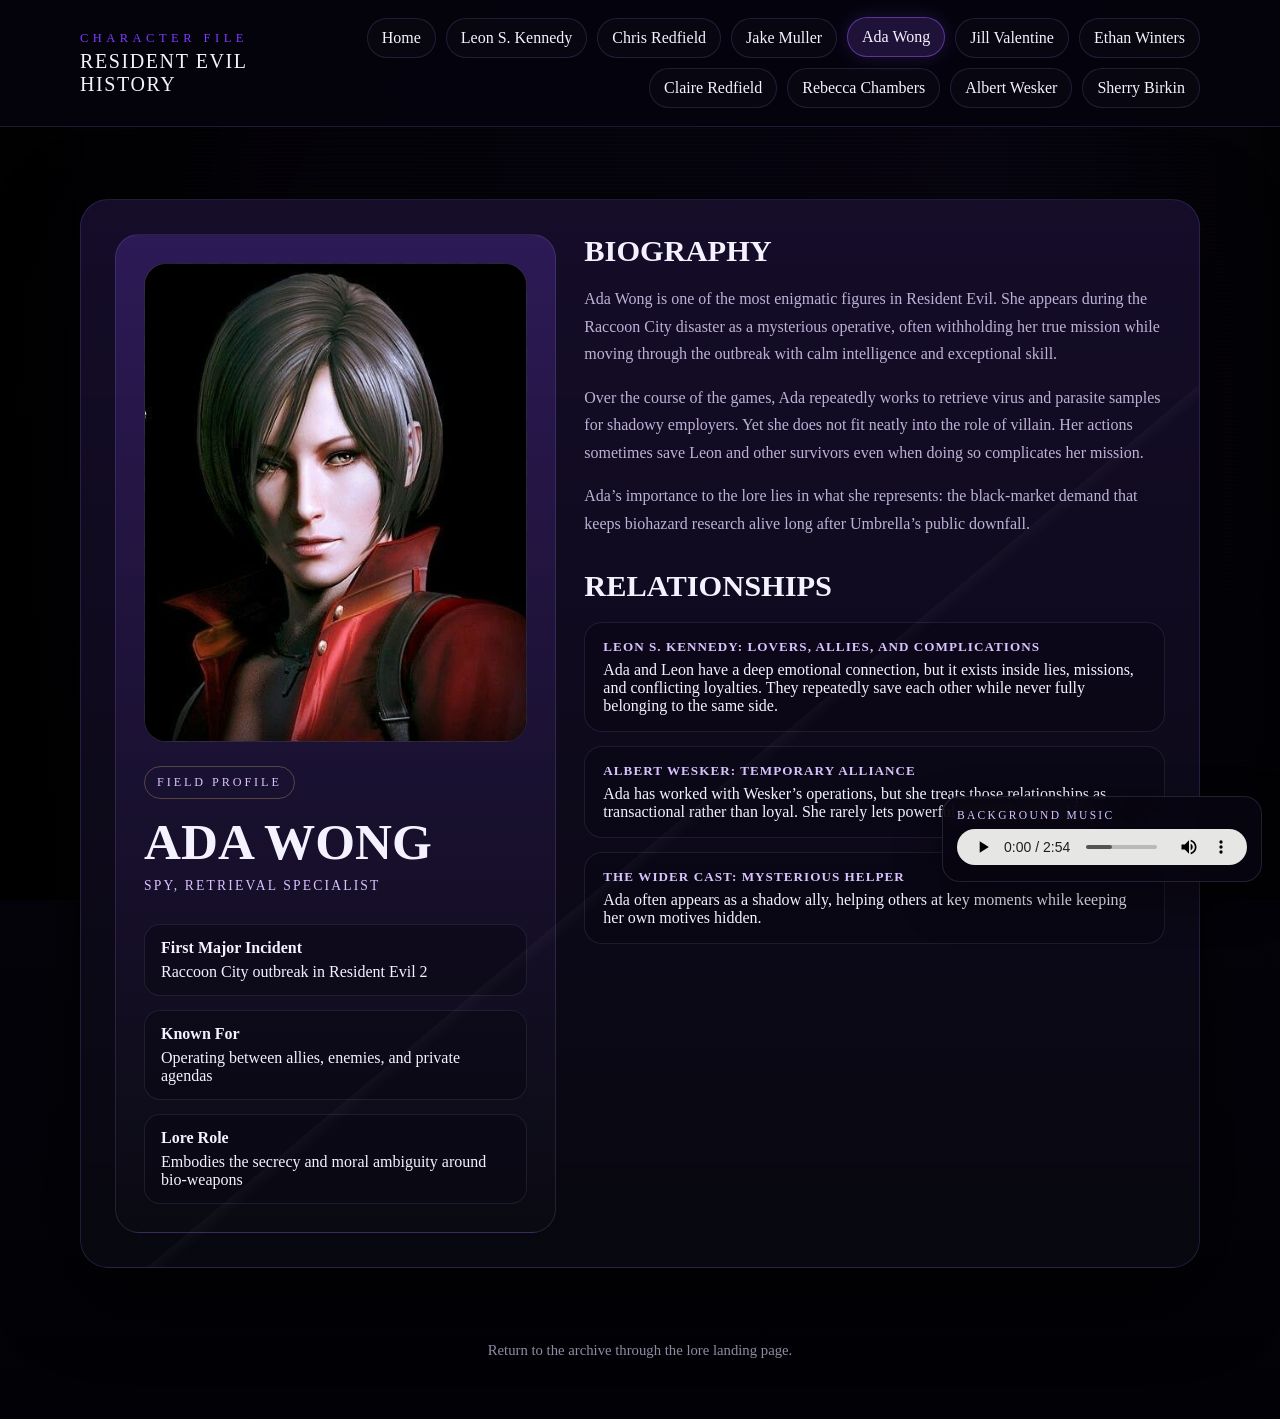
==== ada-wong.html @ a73b4a75 "Initial commit" ====
<!DOCTYPE html>
<html lang="en">
<head>
  <meta charset="UTF-8">
  <meta name="viewport" content="width=device-width, initial-scale=1.0">
  <title>Ada Wong</title>
  <link rel="stylesheet" href="styles.css">
</head>
<body>
  <header class="site-header">
    <div class="page-shell nav-wrap">
      <a class="brand" href="index.html">
        <span class="brand-mark">Character File</span>
        <span class="brand-title">Resident Evil History</span>
      </a>
      <nav class="nav-links" aria-label="Character navigation">
        <a href="index.html">Home</a>
        <a href="leon-s-kennedy.html">Leon S. Kennedy</a>
        <a href="chris-redfield.html">Chris Redfield</a>
        <a href="jake-muller.html">Jake Muller</a>
        <a class="active" href="ada-wong.html">Ada Wong</a>
        <a href="jill-valentine.html">Jill Valentine</a>
        <a href="ethan-winters.html">Ethan Winters</a>
        <a href="claire-redfield.html">Claire Redfield</a>
        <a href="rebecca-chambers.html">Rebecca Chambers</a>
        <a href="albert-wesker.html">Albert Wesker</a>
        <a href="sherry-birkin.html">Sherry Birkin</a>
      </nav>
    </div>
  </header>

  <main class="page-shell character-hero">
    <section class="character-panel">
      <aside class="character-badge">
        <div class="character-image-slot">
          <img src="ada_wong.jpg" alt="Ada Wong">
        </div>
        <span class="eyebrow">Field Profile</span>
        <h1 class="character-name">Ada Wong</h1>
        <div class="character-role">Spy, Retrieval Specialist</div>
        <div class="meta-list">
          <div class="meta-item"><strong>First Major Incident</strong>Raccoon City outbreak in Resident Evil 2</div>
          <div class="meta-item"><strong>Known For</strong>Operating between allies, enemies, and private agendas</div>
          <div class="meta-item"><strong>Lore Role</strong>Embodies the secrecy and moral ambiguity around bio-weapons</div>
        </div>
      </aside>
      <div class="character-story">
        <h2>Biography</h2>
        <p>
          Ada Wong is one of the most enigmatic figures in Resident Evil. She appears during the Raccoon City
          disaster as a mysterious operative, often withholding her true mission while moving through the outbreak
          with calm intelligence and exceptional skill.
        </p>
        <p>
          Over the course of the games, Ada repeatedly works to retrieve virus and parasite samples for shadowy
          employers. Yet she does not fit neatly into the role of villain. Her actions sometimes save Leon and other
          survivors even when doing so complicates her mission.
        </p>
        <p>
          Ada’s importance to the lore lies in what she represents: the black-market demand that keeps biohazard
          research alive long after Umbrella’s public downfall.
        </p>
        <div class="relationship-section">
          <h2>Relationships</h2>
          <div class="relationship-list">
            <div class="relationship-item">
              <strong>Leon S. Kennedy: lovers, allies, and complications</strong>
              Ada and Leon have a deep emotional connection, but it exists inside lies, missions, and conflicting
              loyalties. They repeatedly save each other while never fully belonging to the same side.
            </div>
            <div class="relationship-item">
              <strong>Albert Wesker: temporary alliance</strong>
              Ada has worked with Wesker’s operations, but she treats those relationships as transactional rather than
              loyal. She rarely lets powerful men truly control her.
            </div>
            <div class="relationship-item">
              <strong>The wider cast: mysterious helper</strong>
              Ada often appears as a shadow ally, helping others at key moments while keeping her own motives hidden.
            </div>
          </div>
        </div>
      </div>
    </section>
  </main>

  <footer class="footer page-shell">
    Return to the archive through <a href="index.html">the lore landing page</a>.
  </footer>
  <div class="bgm-player">
    <div class="bgm-label">Background Music</div>
    <audio controls loop autoplay>
      <source src="Go_Tell_Aunt_Rhody_RE7_Official_Soundtrack_Full_Version_KLICKAUD.mp3" type="audio/mpeg">
    </audio>
  </div>
</body>
</html>
---- styles.css ----
:root {
  --bg: #05030b;
  --panel: rgba(12, 10, 24, 0.92);
  --panel-strong: rgba(18, 11, 36, 0.96);
  --text: #f5f2ff;
  --muted: #bcb2d6;
  --blood: #36135e;
  --blood-bright: #7d3cff;
  --line: rgba(167, 136, 255, 0.16);
  --gold: #d8c3ff;
  --shadow: 0 24px 80px rgba(0, 0, 0, 0.68);
}

* {
  box-sizing: border-box;
}

html {
  scroll-behavior: smooth;
}

body {
  position: relative;
  margin: 0;
  font-family: Georgia, "Times New Roman", serif;
  color: var(--text);
  background:
    radial-gradient(circle at 18% 16%, rgba(125, 60, 255, 0.2), transparent 0 22%),
    radial-gradient(circle at 84% 14%, rgba(68, 25, 126, 0.22), transparent 0 26%),
    radial-gradient(circle at 50% 32%, rgba(120, 62, 210, 0.08), transparent 0 30%),
    linear-gradient(180deg, rgba(8, 6, 18, 0.9), rgba(2, 2, 6, 0.99)),
    #040309;
  min-height: 100vh;
  overflow-x: hidden;
}

body::before,
body::after {
  content: "";
  position: fixed;
  inset: 0;
  pointer-events: none;
  z-index: -1;
}

body::before {
  background:
    linear-gradient(115deg, rgba(0, 0, 0, 0.78) 0%, rgba(0, 0, 0, 0.36) 42%, rgba(125, 60, 255, 0.08) 100%),
    radial-gradient(circle at 72% 28%, rgba(125, 60, 255, 0.16), transparent 0 16%),
    radial-gradient(circle at 70% 46%, rgba(255, 255, 255, 0.04), transparent 0 7%),
    repeating-linear-gradient(
      180deg,
      rgba(255, 255, 255, 0.03) 0,
      rgba(255, 255, 255, 0.03) 1px,
      transparent 1px,
      transparent 4px
    );
  opacity: 0.72;
}

body::after {
  background:
    radial-gradient(circle at center, transparent 44%, rgba(0, 0, 0, 0.38) 88%),
    linear-gradient(90deg, rgba(0, 0, 0, 0.72), transparent 22%, transparent 78%, rgba(0, 0, 0, 0.72));
  mix-blend-mode: multiply;
}

a {
  color: inherit;
  text-decoration: none;
}

.page-shell {
  width: min(1120px, calc(100% - 32px));
  margin: 0 auto;
}

.site-header {
  position: sticky;
  top: 0;
  z-index: 10;
  backdrop-filter: blur(14px);
  background: rgba(5, 4, 14, 0.9);
  border-bottom: 1px solid var(--line);
}

.nav-wrap {
  display: flex;
  align-items: center;
  justify-content: space-between;
  gap: 24px;
  padding: 18px 0;
}

.brand {
  display: flex;
  flex-direction: column;
  gap: 4px;
}

.brand-mark {
  font-size: 0.78rem;
  letter-spacing: 0.36em;
  text-transform: uppercase;
  color: var(--blood-bright);
}

.brand-title {
  font-size: 1.25rem;
  letter-spacing: 0.08em;
  text-transform: uppercase;
}

.nav-links {
  display: flex;
  flex-wrap: wrap;
  justify-content: flex-end;
  gap: 10px;
}

.nav-links a {
  padding: 10px 14px;
  border: 1px solid var(--line);
  border-radius: 999px;
  background: rgba(255, 255, 255, 0.02);
  transition: 0.25s ease;
}

.nav-links a:hover,
.nav-links a:focus-visible,
.nav-links a.active {
  background: rgba(154, 92, 255, 0.18);
  border-color: rgba(154, 92, 255, 0.48);
  box-shadow: 0 0 18px rgba(154, 92, 255, 0.18);
  transform: translateY(-1px);
}

.hero {
  padding: 88px 0 52px;
}

.hero-panel,
.content-panel,
.character-panel {
  position: relative;
  background:
    linear-gradient(180deg, rgba(36, 18, 69, 0.4), rgba(7, 7, 15, 0.94)),
    rgba(12, 10, 24, 0.92);
  border: 1px solid var(--line);
  border-radius: 28px;
  box-shadow: var(--shadow);
}

.hero-panel {
  overflow: hidden;
}

.hero-panel::before,
.content-panel::before,
.character-panel::before {
  content: "";
  position: absolute;
  inset: 0;
  border-radius: inherit;
  background:
    radial-gradient(circle at top right, rgba(125, 60, 255, 0.14), transparent 0 24%),
    linear-gradient(140deg, transparent 0 56%, rgba(255, 255, 255, 0.03) 56%, transparent 57%);
  pointer-events: none;
}

.hero-grid {
  display: grid;
  grid-template-columns: 1.25fr 0.9fr;
  gap: 0;
}

.hero-copy {
  position: relative;
  padding: 56px;
}

.eyebrow {
  display: inline-block;
  margin-bottom: 18px;
  padding: 8px 12px;
  border: 1px solid rgba(199, 165, 106, 0.35);
  border-radius: 999px;
  color: var(--gold);
  font-size: 0.76rem;
  letter-spacing: 0.24em;
  text-transform: uppercase;
}

h1,
h2,
h3 {
  margin: 0;
}

h1 {
  font-size: clamp(2.8rem, 7vw, 5rem);
  line-height: 0.96;
  text-transform: uppercase;
}

.hero-copy p,
.content-panel p,
.character-panel p {
  color: var(--muted);
  line-height: 1.72;
}

.hero-text {
  max-width: 62ch;
  margin-top: 20px;
}

.hero-actions {
  display: flex;
  flex-wrap: wrap;
  gap: 14px;
  margin-top: 30px;
}

.button {
  display: inline-flex;
  align-items: center;
  justify-content: center;
  min-height: 46px;
  padding: 0 18px;
  border-radius: 999px;
  border: 1px solid transparent;
  font-weight: 700;
  letter-spacing: 0.04em;
  text-transform: uppercase;
}

.button-primary {
  background: linear-gradient(135deg, var(--blood-bright), var(--blood));
  box-shadow: 0 12px 28px rgba(154, 92, 255, 0.28);
}

.button-secondary {
  border-color: rgba(255, 255, 255, 0.14);
  background: rgba(255, 255, 255, 0.02);
}

.hero-side {
  position: relative;
  min-height: 100%;
  padding: 36px;
  background:
    linear-gradient(180deg, rgba(125, 60, 255, 0.16), rgba(5, 5, 12, 0.3)),
    repeating-linear-gradient(
      0deg,
      transparent,
      transparent 18px,
      rgba(255, 255, 255, 0.03) 18px,
      rgba(255, 255, 255, 0.03) 19px
    );
  border-left: 1px solid var(--line);
}

.hero-side::before {
  content: "Umbrella Archive";
  position: absolute;
  top: 26px;
  right: 26px;
  color: rgba(216, 195, 255, 0.12);
  font-size: 1.3rem;
  letter-spacing: 0.22em;
  text-transform: uppercase;
  writing-mode: vertical-rl;
}

.stat-card {
  padding: 22px;
  margin-top: 46px;
  border: 1px solid rgba(216, 195, 255, 0.12);
  border-radius: 22px;
  background: rgba(8, 6, 18, 0.52);
  box-shadow: inset 0 1px 0 rgba(255, 255, 255, 0.03);
}

.stat-card + .stat-card {
  margin-top: 16px;
}

.stat-label {
  color: var(--gold);
  font-size: 0.8rem;
  letter-spacing: 0.2em;
  text-transform: uppercase;
}

.stat-value {
  margin-top: 8px;
  font-size: 1.4rem;
}

.section {
  padding: 28px 0 0;
}

.detail-band {
  display: grid;
  grid-template-columns: 1.1fr 0.9fr;
  gap: 18px;
  padding: 18px 0 0;
}

.intel-strip,
.signal-grid {
  position: relative;
  overflow: hidden;
  padding: 24px;
  border-radius: 24px;
  border: 1px solid var(--line);
  background:
    linear-gradient(180deg, rgba(26, 15, 46, 0.48), rgba(8, 7, 16, 0.92)),
    rgba(10, 8, 18, 0.9);
  box-shadow: var(--shadow);
}

.intel-strip::before,
.signal-grid::before {
  content: "";
  position: absolute;
  inset: 0;
  background:
    linear-gradient(90deg, rgba(125, 60, 255, 0.08), transparent 40%),
    repeating-linear-gradient(
      90deg,
      transparent,
      transparent 24px,
      rgba(255, 255, 255, 0.03) 24px,
      rgba(255, 255, 255, 0.03) 25px
    );
  pointer-events: none;
}

.mini-label {
  color: var(--gold);
  font-size: 0.76rem;
  letter-spacing: 0.22em;
  text-transform: uppercase;
}

.intel-title {
  margin-top: 10px;
  font-size: clamp(1.35rem, 3vw, 2rem);
  text-transform: uppercase;
}

.signal-list {
  display: grid;
  gap: 12px;
  margin-top: 18px;
}

.signal-item {
  display: flex;
  justify-content: space-between;
  gap: 18px;
  padding-bottom: 12px;
  border-bottom: 1px solid rgba(167, 136, 255, 0.12);
  color: var(--muted);
}

.signal-item strong {
  color: var(--text);
}

.content-panel,
.character-panel {
  padding: 34px;
}

.section-title {
  font-size: clamp(1.7rem, 3vw, 2.5rem);
  margin-bottom: 14px;
  text-transform: uppercase;
}

.timeline {
  display: grid;
  gap: 18px;
  margin-top: 28px;
}

.timeline-item {
  padding: 20px 22px;
  border-left: 4px solid var(--blood-bright);
  background: rgba(125, 60, 255, 0.08);
  border-radius: 0 18px 18px 0;
  box-shadow: inset 0 1px 0 rgba(255, 255, 255, 0.03);
}

.timeline-item h3 {
  font-size: 1.1rem;
  margin-bottom: 10px;
}

.cards {
  display: grid;
  grid-template-columns: repeat(3, minmax(0, 1fr));
  gap: 18px;
  margin-top: 26px;
}

.card {
  padding: 22px;
  border: 1px solid var(--line);
  border-radius: 22px;
  background: rgba(125, 60, 255, 0.06);
}

.character-hero {
  padding: 72px 0 34px;
}

.character-panel {
  display: grid;
  grid-template-columns: 0.95fr 1.25fr;
  gap: 28px;
}

.character-badge {
  padding: 28px;
  border-radius: 24px;
  background:
    linear-gradient(180deg, rgba(125, 60, 255, 0.2), rgba(5, 5, 11, 0.24)),
    rgba(255, 255, 255, 0.02);
  border: 1px solid rgba(216, 195, 255, 0.12);
}

.character-image-slot {
  position: relative;
  overflow: hidden;
  display: grid;
  place-items: end start;
  min-height: 340px;
  margin-bottom: 24px;
  border-radius: 22px;
  border: 1px solid rgba(216, 195, 255, 0.14);
  background:
    linear-gradient(180deg, rgba(125, 60, 255, 0.08), rgba(0, 0, 0, 0.24)),
    radial-gradient(circle at 50% 24%, rgba(255, 255, 255, 0.06), transparent 0 22%),
    repeating-linear-gradient(
      135deg,
      rgba(255, 255, 255, 0.03),
      rgba(255, 255, 255, 0.03) 10px,
      transparent 10px,
      transparent 20px
    ),
    rgba(6, 5, 14, 0.88);
  box-shadow: inset 0 0 0 1px rgba(255, 255, 255, 0.02);
}

.character-image-slot img {
  width: 100%;
  height: 100%;
  object-fit: cover;
  display: block;
}

.character-image-slot span {
  position: absolute;
  left: 22px;
  bottom: 22px;
  z-index: 1;
  display: inline-block;
  padding: 8px 12px;
  border-radius: 999px;
  border: 1px solid rgba(216, 195, 255, 0.18);
  background: rgba(0, 0, 0, 0.34);
  color: var(--gold);
  font-size: 0.78rem;
  letter-spacing: 0.18em;
  text-transform: uppercase;
}

.character-name {
  font-size: clamp(2.2rem, 4vw, 3.2rem);
  text-transform: uppercase;
}

.character-role {
  margin-top: 12px;
  color: var(--gold);
  text-transform: uppercase;
  letter-spacing: 0.16em;
  font-size: 0.85rem;
}

.meta-list {
  display: grid;
  gap: 14px;
  margin-top: 30px;
}

.meta-item {
  padding: 14px 16px;
  border-radius: 16px;
  background: rgba(8, 6, 18, 0.5);
  border: 1px solid rgba(216, 195, 255, 0.1);
}

.meta-item strong {
  display: block;
  margin-bottom: 6px;
  color: var(--text);
}

.character-story h2 {
  font-size: 1.9rem;
  margin-bottom: 16px;
  text-transform: uppercase;
}

.relationship-section {
  margin-top: 32px;
}

.relationship-list {
  display: grid;
  gap: 14px;
  margin-top: 18px;
}

.relationship-item {
  padding: 16px 18px;
  border-radius: 18px;
  border: 1px solid rgba(216, 195, 255, 0.1);
  background: rgba(8, 6, 18, 0.42);
}

.relationship-item strong {
  display: block;
  margin-bottom: 6px;
  color: var(--gold);
  text-transform: uppercase;
  letter-spacing: 0.08em;
  font-size: 0.82rem;
}

.footer {
  padding: 40px 0 60px;
  color: rgba(231, 220, 255, 0.66);
  text-align: center;
  font-size: 0.92rem;
}

.bgm-player {
  position: fixed;
  right: 18px;
  bottom: 18px;
  z-index: 20;
  width: min(320px, calc(100vw - 36px));
  padding: 12px 14px;
  border: 1px solid rgba(216, 195, 255, 0.14);
  border-radius: 18px;
  background: rgba(7, 5, 16, 0.88);
  backdrop-filter: blur(12px);
  box-shadow: 0 18px 45px rgba(0, 0, 0, 0.42);
}

.bgm-label {
  margin-bottom: 8px;
  color: var(--gold);
  font-size: 0.72rem;
  letter-spacing: 0.2em;
  text-transform: uppercase;
}

.bgm-player audio {
  width: 100%;
  height: 36px;
  filter: hue-rotate(245deg) saturate(1.15) brightness(0.95);
}

@media (max-width: 900px) {
  .hero-grid,
  .character-panel,
  .detail-band {
    grid-template-columns: 1fr;
  }

  .hero-side {
    border-left: 0;
    border-top: 1px solid var(--line);
  }

  .cards {
    grid-template-columns: 1fr;
  }
}

@media (max-width: 640px) {
  .nav-wrap {
    flex-direction: column;
    align-items: flex-start;
  }

  .nav-links {
    justify-content: flex-start;
  }

  .hero-copy,
  .hero-side,
  .content-panel,
  .character-panel {
    padding: 24px;
  }

  .hero {
    padding-top: 42px;
  }

  .bgm-player {
    right: 12px;
    bottom: 12px;
  }
}
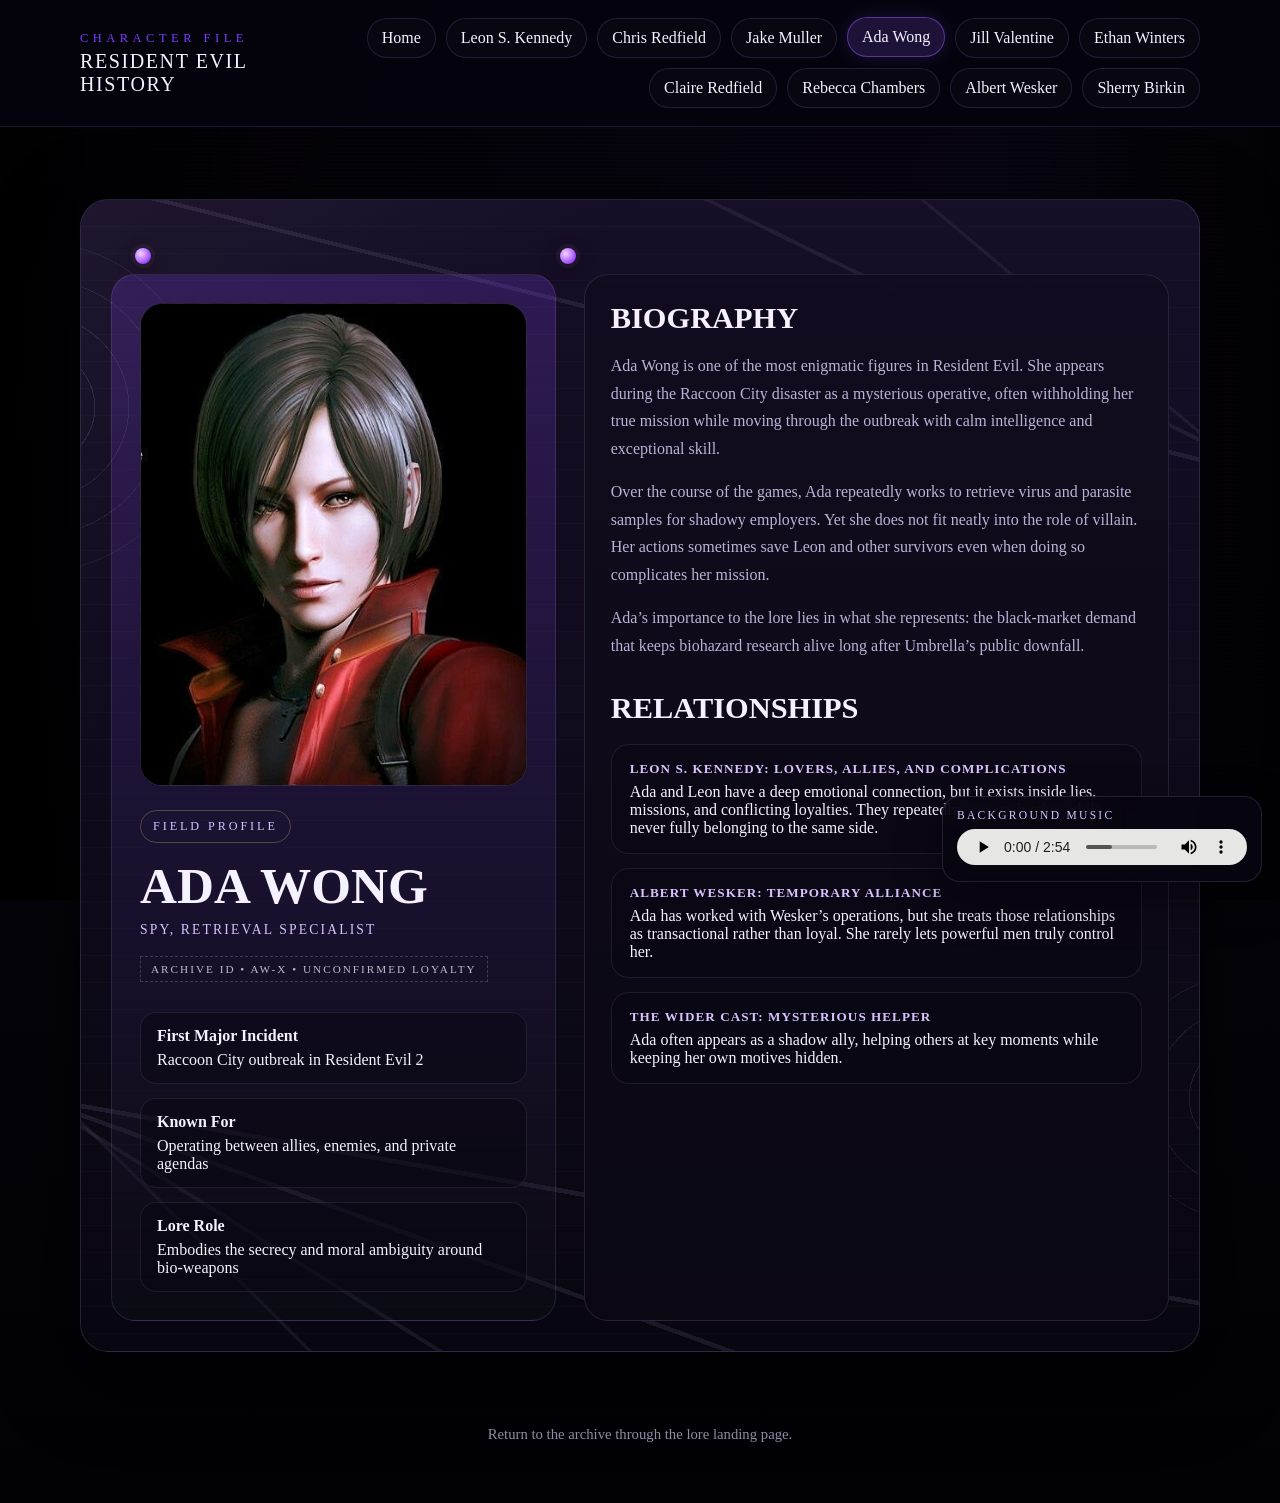
==== commit e9cf4e6a: "Redesign site with case file layout" ====
--- a/ada-wong.html
+++ b/ada-wong.html
@@ -30,7 +30,9 @@
   </header>
 
   <main class="page-shell character-hero">
-    <section class="character-panel">
+    <section class="character-panel case-file-panel">
+      <span class="pin-mark pin-left"></span>
+      <span class="pin-mark pin-right"></span>
       <aside class="character-badge">
         <div class="character-image-slot">
           <img src="ada_wong.jpg" alt="Ada Wong">
@@ -38,13 +40,14 @@
         <span class="eyebrow">Field Profile</span>
         <h1 class="character-name">Ada Wong</h1>
         <div class="character-role">Spy, Retrieval Specialist</div>
+        <div class="case-file-badge">Archive ID • AW-X • Unconfirmed Loyalty</div>
         <div class="meta-list">
           <div class="meta-item"><strong>First Major Incident</strong>Raccoon City outbreak in Resident Evil 2</div>
           <div class="meta-item"><strong>Known For</strong>Operating between allies, enemies, and private agendas</div>
           <div class="meta-item"><strong>Lore Role</strong>Embodies the secrecy and moral ambiguity around bio-weapons</div>
         </div>
       </aside>
-      <div class="character-story">
+      <div class="character-story story-paper">
         <h2>Biography</h2>
         <p>
           Ada Wong is one of the most enigmatic figures in Resident Evil. She appears during the Raccoon City
@@ -88,7 +91,7 @@
   </footer>
   <div class="bgm-player">
     <div class="bgm-label">Background Music</div>
-    <audio controls loop autoplay>
+    <audio controls loop>
       <source src="Go_Tell_Aunt_Rhody_RE7_Official_Soundtrack_Full_Version_KLICKAUD.mp3" type="audio/mpeg">
     </audio>
   </div>
--- a/styles.css
+++ b/styles.css
@@ -75,6 +75,11 @@
   margin: 0 auto;
 }
 
+.archive-stack {
+  display: grid;
+  gap: 18px;
+}
+
 .site-header {
   position: sticky;
   top: 0;
@@ -168,6 +173,41 @@
   pointer-events: none;
 }
 
+.hero-panel::after,
+.content-panel::after,
+.character-panel::after {
+  content: "";
+  position: absolute;
+  inset: 0;
+  border-radius: inherit;
+  z-index: 0;
+  pointer-events: none;
+  opacity: 0.62;
+  background:
+    radial-gradient(circle at -4% 18%, transparent 0 58px, rgba(216, 195, 255, 0.2) 58px 59px, transparent 59px),
+    radial-gradient(circle at -4% 18%, transparent 0 92px, rgba(216, 195, 255, 0.17) 92px 93px, transparent 93px),
+    radial-gradient(circle at -4% 18%, transparent 0 128px, rgba(216, 195, 255, 0.14) 128px 129px, transparent 129px),
+    radial-gradient(circle at -4% 18%, transparent 0 164px, rgba(216, 195, 255, 0.1) 164px 165px, transparent 165px),
+    linear-gradient(10deg, transparent 0 18%, rgba(216, 195, 255, 0.16) 18% 18.35%, transparent 18.35% 100%),
+    linear-gradient(20deg, transparent 0 15%, rgba(216, 195, 255, 0.15) 15% 15.3%, transparent 15.3% 100%),
+    linear-gradient(32deg, transparent 0 12%, rgba(216, 195, 255, 0.12) 12% 12.25%, transparent 12.25% 100%),
+    linear-gradient(45deg, transparent 0 10%, rgba(216, 195, 255, 0.1) 10% 10.2%, transparent 10.2% 100%),
+    radial-gradient(circle at 104% 78%, transparent 0 54px, rgba(216, 195, 255, 0.16) 54px 55px, transparent 55px),
+    radial-gradient(circle at 104% 78%, transparent 0 88px, rgba(216, 195, 255, 0.13) 88px 89px, transparent 89px),
+    radial-gradient(circle at 104% 78%, transparent 0 122px, rgba(216, 195, 255, 0.1) 122px 123px, transparent 123px),
+    linear-gradient(194deg, transparent 0 18%, rgba(216, 195, 255, 0.14) 18% 18.3%, transparent 18.3% 100%),
+    linear-gradient(206deg, transparent 0 14%, rgba(216, 195, 255, 0.12) 14% 14.25%, transparent 14.25% 100%),
+    linear-gradient(220deg, transparent 0 11%, rgba(216, 195, 255, 0.1) 11% 11.2%, transparent 11.2% 100%);
+  mix-blend-mode: screen;
+}
+
+.hero-panel > *,
+.content-panel > *,
+.character-panel > * {
+  position: relative;
+  z-index: 1;
+}
+
 .hero-grid {
   display: grid;
   grid-template-columns: 1.25fr 0.9fr;
@@ -177,6 +217,35 @@
 .hero-copy {
   position: relative;
   padding: 56px;
+}
+
+.pin-mark {
+  position: absolute;
+  top: 18px;
+  width: 16px;
+  height: 16px;
+  border-radius: 50%;
+  background: radial-gradient(circle at 35% 35%, #f6d2ff, #a04dff 68%, #3f155f 100%);
+  box-shadow: 0 0 0 4px rgba(255, 255, 255, 0.04), 0 6px 18px rgba(0, 0, 0, 0.45);
+}
+
+.pin-left {
+  left: 24px;
+}
+
+.pin-right {
+  right: 24px;
+}
+
+.evidence-label {
+  display: inline-block;
+  margin-top: 16px;
+  padding: 6px 10px;
+  border: 1px dashed rgba(216, 195, 255, 0.22);
+  color: rgba(245, 242, 255, 0.76);
+  font-size: 0.7rem;
+  letter-spacing: 0.18em;
+  text-transform: uppercase;
 }
 
 .eyebrow {
@@ -309,6 +378,163 @@
   padding: 18px 0 0;
 }
 
+.archive-board {
+  display: grid;
+  grid-template-columns: 1.2fr 0.8fr;
+  gap: 18px;
+}
+
+.paper-panel {
+  position: relative;
+  overflow: hidden;
+  padding: 28px;
+  border-radius: 24px;
+  border: 1px solid rgba(216, 195, 255, 0.14);
+  background:
+    linear-gradient(180deg, rgba(29, 18, 44, 0.92), rgba(11, 8, 20, 0.96)),
+    rgba(10, 8, 18, 0.92);
+  box-shadow: var(--shadow);
+}
+
+.paper-panel::before {
+  content: "";
+  position: absolute;
+  inset: 0;
+  background:
+    linear-gradient(135deg, rgba(255, 255, 255, 0.04), transparent 22%),
+    repeating-linear-gradient(
+      180deg,
+      transparent,
+      transparent 26px,
+      rgba(255, 255, 255, 0.02) 26px,
+      rgba(255, 255, 255, 0.02) 27px
+    );
+  pointer-events: none;
+}
+
+.paper-panel > * {
+  position: relative;
+  z-index: 1;
+}
+
+.archive-intro {
+  margin-top: 10px;
+  max-width: 62ch;
+}
+
+.file-grid {
+  display: grid;
+  grid-template-columns: repeat(3, minmax(0, 1fr));
+  gap: 14px;
+  margin-top: 22px;
+}
+
+.file-chip {
+  padding: 16px;
+  border-radius: 18px;
+  border: 1px solid rgba(216, 195, 255, 0.12);
+  background: rgba(255, 255, 255, 0.03);
+}
+
+.file-chip strong {
+  display: block;
+  margin-bottom: 8px;
+  color: var(--gold);
+  text-transform: uppercase;
+  font-size: 0.78rem;
+  letter-spacing: 0.12em;
+}
+
+.board-note {
+  margin-top: 18px;
+  padding: 18px;
+  border-left: 3px solid var(--blood-bright);
+  border-radius: 0 16px 16px 0;
+  background: rgba(125, 60, 255, 0.08);
+}
+
+.archive-side {
+  display: grid;
+  gap: 18px;
+}
+
+.stamp {
+  display: inline-block;
+  padding: 10px 16px;
+  border: 2px solid rgba(160, 76, 255, 0.4);
+  color: rgba(216, 195, 255, 0.9);
+  font-size: 0.86rem;
+  font-weight: 700;
+  letter-spacing: 0.2em;
+  text-transform: uppercase;
+  transform: rotate(-7deg);
+}
+
+.case-list {
+  display: grid;
+  gap: 12px;
+  margin-top: 18px;
+}
+
+.case-item {
+  padding: 14px 16px;
+  border-radius: 16px;
+  border: 1px solid rgba(216, 195, 255, 0.1);
+  background: rgba(255, 255, 255, 0.03);
+}
+
+.case-item strong {
+  display: block;
+  margin-bottom: 6px;
+  color: var(--gold);
+}
+
+.chapter-board {
+  display: grid;
+  grid-template-columns: repeat(2, minmax(0, 1fr));
+  gap: 18px;
+  margin-top: 24px;
+}
+
+.chapter-card {
+  position: relative;
+  overflow: hidden;
+  padding: 22px;
+  border-radius: 22px;
+  border: 1px solid rgba(216, 195, 255, 0.12);
+  background:
+    linear-gradient(180deg, rgba(31, 18, 50, 0.68), rgba(8, 7, 16, 0.94)),
+    rgba(10, 8, 18, 0.92);
+  box-shadow: 0 18px 40px rgba(0, 0, 0, 0.34);
+}
+
+.chapter-card::before {
+  content: "";
+  position: absolute;
+  top: 16px;
+  right: 18px;
+  width: 72px;
+  height: 72px;
+  border: 1px dashed rgba(216, 195, 255, 0.12);
+  border-radius: 50%;
+  opacity: 0.6;
+}
+
+.chapter-card h3 {
+  margin-bottom: 12px;
+  font-size: 1.1rem;
+  text-transform: uppercase;
+}
+
+.chapter-tag {
+  display: inline-block;
+  margin-bottom: 12px;
+  color: var(--gold);
+  font-size: 0.72rem;
+  letter-spacing: 0.2em;
+  text-transform: uppercase;
+}
+
 .intel-strip,
 .signal-grid {
   position: relative;
@@ -423,6 +649,50 @@
   display: grid;
   grid-template-columns: 0.95fr 1.25fr;
   gap: 28px;
+}
+
+.case-file-panel {
+  position: relative;
+  overflow: hidden;
+  padding: 30px;
+  border-radius: 28px;
+  border: 1px solid rgba(216, 195, 255, 0.14);
+  background:
+    linear-gradient(180deg, rgba(28, 16, 47, 0.74), rgba(8, 7, 16, 0.96)),
+    rgba(10, 8, 18, 0.94);
+  box-shadow: var(--shadow);
+}
+
+.case-file-panel::before {
+  content: "";
+  position: absolute;
+  inset: 0;
+  background:
+    linear-gradient(135deg, rgba(255, 255, 255, 0.04), transparent 26%),
+    repeating-linear-gradient(
+      180deg,
+      transparent,
+      transparent 26px,
+      rgba(255, 255, 255, 0.02) 26px,
+      rgba(255, 255, 255, 0.02) 27px
+    );
+  pointer-events: none;
+}
+
+.case-file-panel > * {
+  position: relative;
+  z-index: 1;
+}
+
+.case-file-badge {
+  margin-top: 18px;
+  display: inline-block;
+  padding: 6px 10px;
+  border: 1px dashed rgba(216, 195, 255, 0.22);
+  color: rgba(245, 242, 255, 0.76);
+  font-size: 0.7rem;
+  letter-spacing: 0.18em;
+  text-transform: uppercase;
 }
 
 .character-badge {
@@ -518,6 +788,15 @@
   text-transform: uppercase;
 }
 
+.story-paper {
+  padding: 26px;
+  border-radius: 24px;
+  border: 1px solid rgba(216, 195, 255, 0.12);
+  background:
+    linear-gradient(180deg, rgba(23, 14, 38, 0.64), rgba(10, 8, 18, 0.94)),
+    rgba(10, 8, 18, 0.92);
+}
+
 .relationship-section {
   margin-top: 32px;
 }
@@ -582,7 +861,10 @@
 @media (max-width: 900px) {
   .hero-grid,
   .character-panel,
-  .detail-band {
+  .detail-band,
+  .archive-board,
+  .chapter-board,
+  .file-grid {
     grid-template-columns: 1fr;
   }
 
@@ -621,4 +903,10 @@
     right: 12px;
     bottom: 12px;
   }
-}
+
+  .hero-panel::after,
+  .content-panel::after,
+  .character-panel::after {
+    opacity: 0.24;
+  }
+}
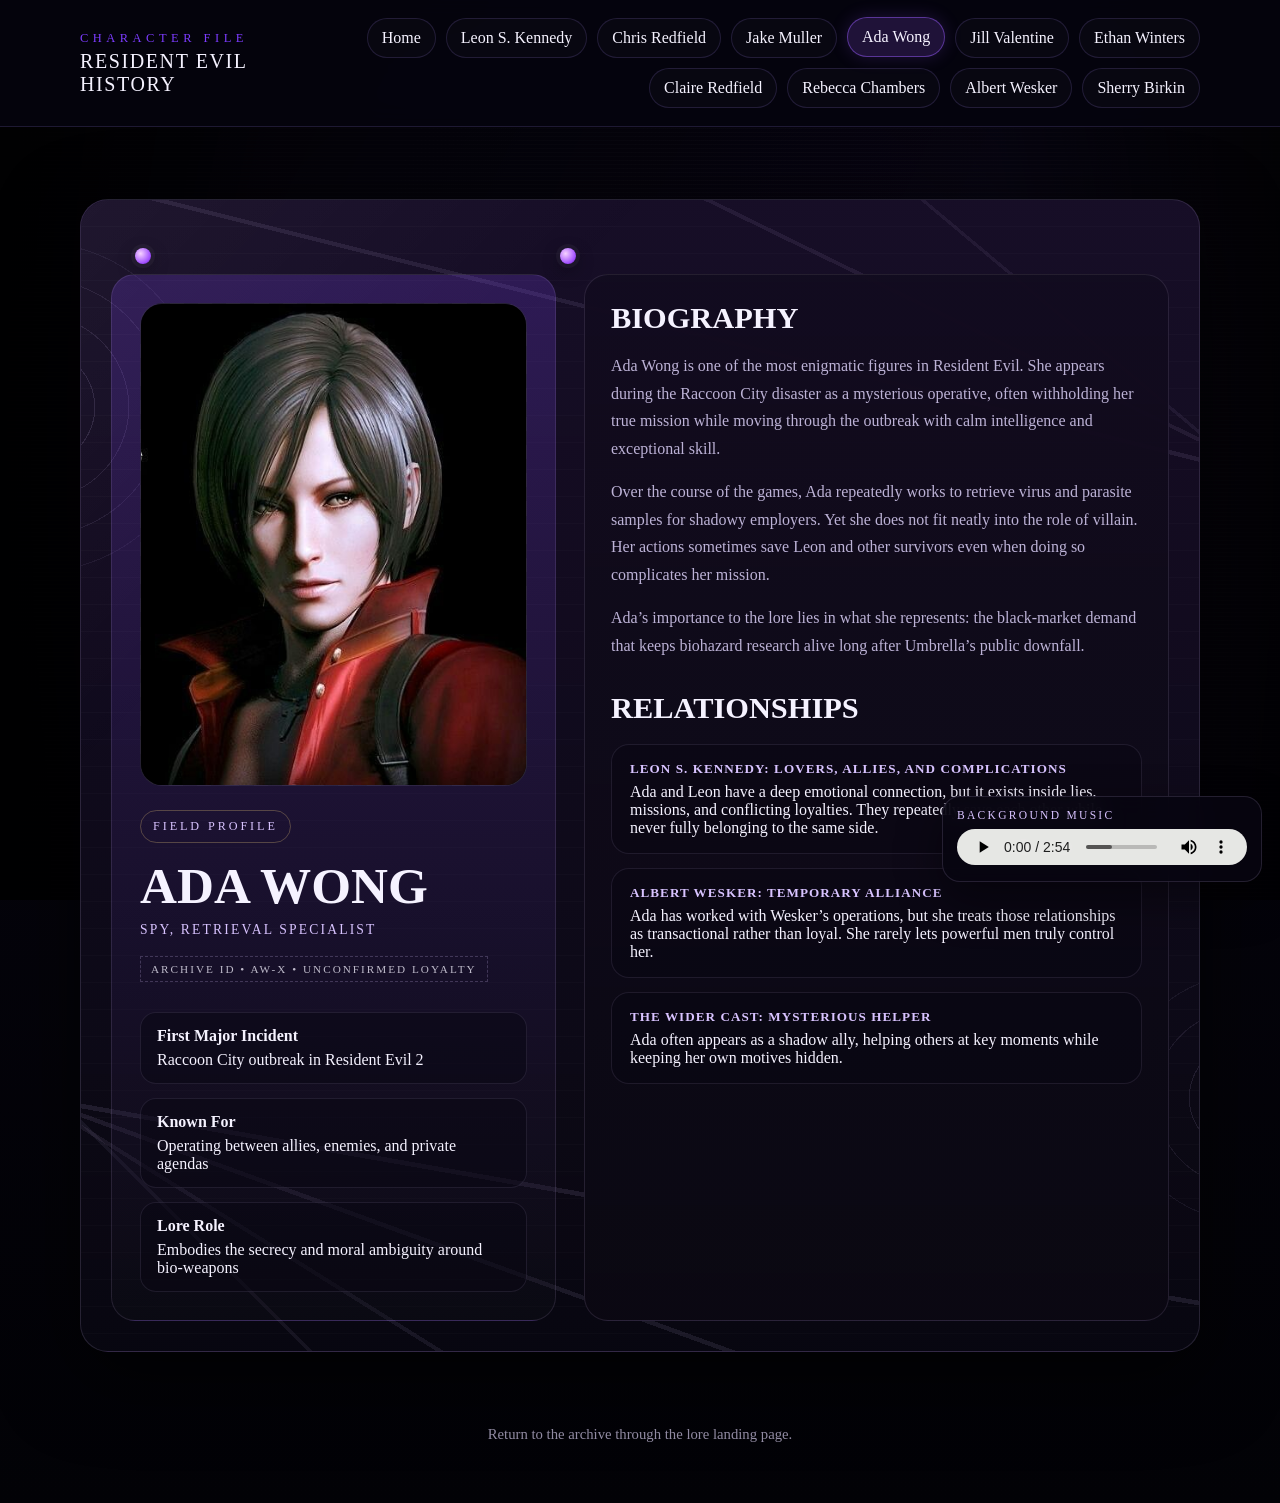
==== commit d57d4ace: "Add archive animations and transitions" ====
--- a/ada-wong.html
+++ b/ada-wong.html
@@ -95,5 +95,6 @@
       <source src="Go_Tell_Aunt_Rhody_RE7_Official_Soundtrack_Full_Version_KLICKAUD.mp3" type="audio/mpeg">
     </audio>
   </div>
+  <script src="script.js"></script>
 </body>
 </html>
--- a/styles.css
+++ b/styles.css
@@ -63,6 +63,87 @@
     radial-gradient(circle at center, transparent 44%, rgba(0, 0, 0, 0.38) 88%),
     linear-gradient(90deg, rgba(0, 0, 0, 0.72), transparent 22%, transparent 78%, rgba(0, 0, 0, 0.72));
   mix-blend-mode: multiply;
+}
+
+body.page-ready .site-header {
+  animation: header-rise 0.7s ease-out both;
+}
+
+body.page-ready .hero-panel,
+body.page-ready .case-file-panel {
+  animation: dossier-rise 0.95s cubic-bezier(0.2, 0.8, 0.2, 1) both;
+}
+
+body.page-ready .hero-panel {
+  animation-delay: 0.08s;
+}
+
+body.page-ready .case-file-panel {
+  animation-delay: 0.05s;
+}
+
+.reveal {
+  opacity: 0;
+  transform: translateY(36px) scale(0.985);
+  transition:
+    opacity 0.8s ease,
+    transform 0.8s cubic-bezier(0.2, 0.8, 0.2, 1);
+  will-change: opacity, transform;
+}
+
+.reveal.is-visible {
+  opacity: 1;
+  transform: translateY(0) scale(1);
+}
+
+.reveal-left {
+  transform: translateX(-34px) scale(0.985);
+}
+
+.reveal-left.is-visible {
+  transform: translateX(0) scale(1);
+}
+
+.reveal-right {
+  transform: translateX(34px) scale(0.985);
+}
+
+.reveal-right.is-visible {
+  transform: translateX(0) scale(1);
+}
+
+.reveal-pop {
+  transform: translateY(24px) scale(0.94);
+}
+
+.reveal-pop.is-visible {
+  transform: translateY(0) scale(1);
+}
+
+@keyframes header-rise {
+  from {
+    opacity: 0;
+    transform: translateY(-18px);
+  }
+
+  to {
+    opacity: 1;
+    transform: translateY(0);
+  }
+}
+
+@keyframes dossier-rise {
+  from {
+    opacity: 0;
+    transform: translateY(42px) scale(0.97);
+    filter: blur(8px);
+  }
+
+  to {
+    opacity: 1;
+    transform: translateY(0) scale(1);
+    filter: blur(0);
+  }
 }
 
 a {
@@ -910,3 +991,21 @@
     opacity: 0.24;
   }
 }
+
+@media (prefers-reduced-motion: reduce) {
+  *,
+  *::before,
+  *::after {
+    animation: none !important;
+    transition: none !important;
+    scroll-behavior: auto !important;
+  }
+
+  .reveal,
+  .reveal-left,
+  .reveal-right,
+  .reveal-pop {
+    opacity: 1 !important;
+    transform: none !important;
+  }
+}
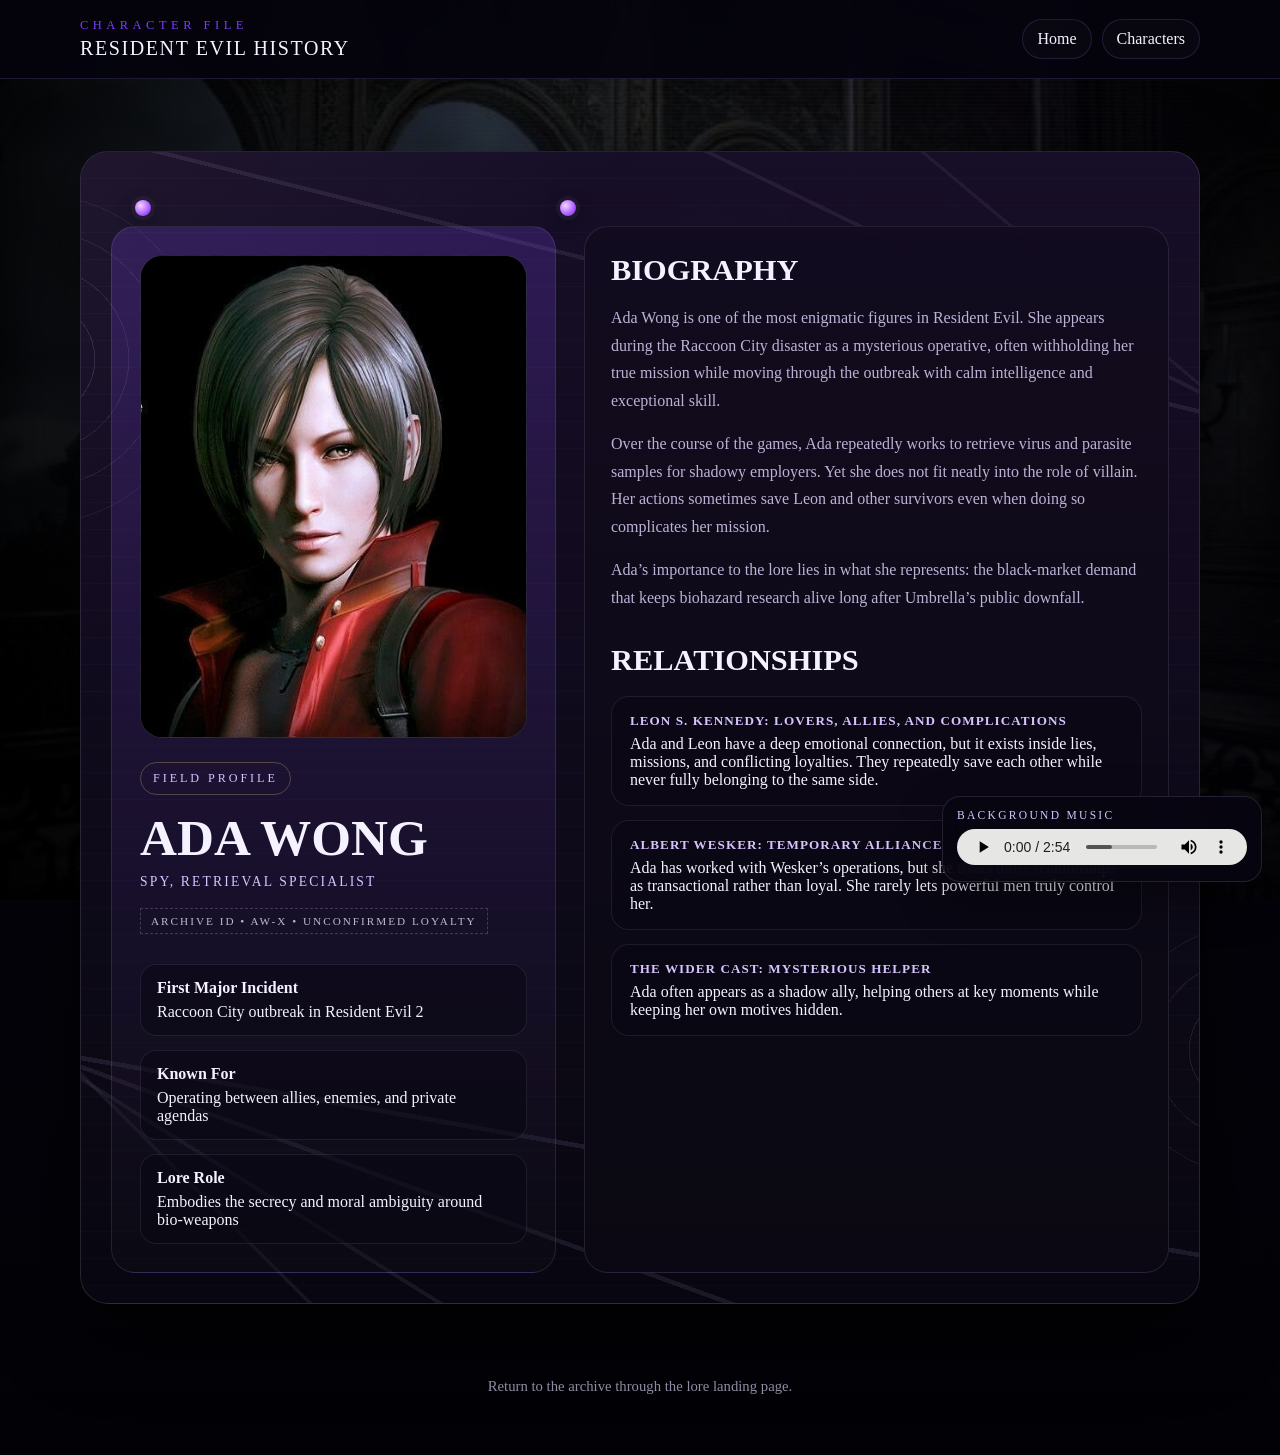
==== commit 6b1fdc25: "Add archive animations and transitions" ====
--- a/ada-wong.html
+++ b/ada-wong.html
@@ -6,7 +6,7 @@
   <title>Ada Wong</title>
   <link rel="stylesheet" href="styles.css">
 </head>
-<body>
+<body class="ada-page">
   <header class="site-header">
     <div class="page-shell nav-wrap">
       <a class="brand" href="index.html">
@@ -15,16 +15,21 @@
       </a>
       <nav class="nav-links" aria-label="Character navigation">
         <a href="index.html">Home</a>
-        <a href="leon-s-kennedy.html">Leon S. Kennedy</a>
-        <a href="chris-redfield.html">Chris Redfield</a>
-        <a href="jake-muller.html">Jake Muller</a>
-        <a class="active" href="ada-wong.html">Ada Wong</a>
-        <a href="jill-valentine.html">Jill Valentine</a>
-        <a href="ethan-winters.html">Ethan Winters</a>
-        <a href="claire-redfield.html">Claire Redfield</a>
-        <a href="rebecca-chambers.html">Rebecca Chambers</a>
-        <a href="albert-wesker.html">Albert Wesker</a>
-        <a href="sherry-birkin.html">Sherry Birkin</a>
+        <details class="nav-dropdown">
+          <summary>Characters</summary>
+          <div class="dropdown-menu">
+            <a href="leon-s-kennedy.html">Leon S. Kennedy</a>
+            <a href="chris-redfield.html">Chris Redfield</a>
+            <a href="jake-muller.html">Jake Muller</a>
+            <a class="active" href="ada-wong.html">Ada Wong</a>
+            <a href="jill-valentine.html">Jill Valentine</a>
+            <a href="ethan-winters.html">Ethan Winters</a>
+            <a href="claire-redfield.html">Claire Redfield</a>
+            <a href="rebecca-chambers.html">Rebecca Chambers</a>
+            <a href="albert-wesker.html">Albert Wesker</a>
+            <a href="sherry-birkin.html">Sherry Birkin</a>
+          </div>
+        </details>
       </nav>
     </div>
   </header>
--- a/styles.css
+++ b/styles.css
@@ -25,11 +25,17 @@
   font-family: Georgia, "Times New Roman", serif;
   color: var(--text);
   background:
+    linear-gradient(180deg, rgba(5, 3, 11, 0.2), rgba(5, 3, 11, 0.72)),
+    var(--page-bg, none),
     radial-gradient(circle at 18% 16%, rgba(125, 60, 255, 0.2), transparent 0 22%),
     radial-gradient(circle at 84% 14%, rgba(68, 25, 126, 0.22), transparent 0 26%),
     radial-gradient(circle at 50% 32%, rgba(120, 62, 210, 0.08), transparent 0 30%),
     linear-gradient(180deg, rgba(8, 6, 18, 0.9), rgba(2, 2, 6, 0.99)),
     #040309;
+  background-size: cover, cover, auto, auto, auto, auto, auto;
+  background-position: center center, center center, center center, center center, center center, center center, center center;
+  background-repeat: no-repeat, no-repeat, no-repeat, no-repeat, no-repeat, no-repeat, no-repeat;
+  background-attachment: fixed, fixed, scroll, scroll, scroll, scroll, scroll;
   min-height: 100vh;
   overflow-x: hidden;
 }
@@ -202,23 +208,61 @@
   flex-wrap: wrap;
   justify-content: flex-end;
   gap: 10px;
-}
-
-.nav-links a {
+  align-items: flex-start;
+}
+
+.nav-links a,
+.nav-dropdown summary {
   padding: 10px 14px;
   border: 1px solid var(--line);
   border-radius: 999px;
   background: rgba(255, 255, 255, 0.02);
   transition: 0.25s ease;
+  cursor: pointer;
+  list-style: none;
 }
 
 .nav-links a:hover,
 .nav-links a:focus-visible,
-.nav-links a.active {
+.nav-links a.active,
+.nav-dropdown summary:hover,
+.nav-dropdown summary:focus-visible,
+.nav-dropdown[open] summary {
   background: rgba(154, 92, 255, 0.18);
   border-color: rgba(154, 92, 255, 0.48);
   box-shadow: 0 0 18px rgba(154, 92, 255, 0.18);
   transform: translateY(-1px);
+}
+
+.nav-dropdown {
+  position: relative;
+}
+
+.nav-dropdown summary::-webkit-details-marker {
+  display: none;
+}
+
+.dropdown-menu {
+  position: absolute;
+  top: calc(100% + 10px);
+  right: 0;
+  min-width: 260px;
+  padding: 12px;
+  border: 1px solid rgba(216, 195, 255, 0.14);
+  border-radius: 20px;
+  background: rgba(7, 5, 16, 0.94);
+  box-shadow: 0 22px 48px rgba(0, 0, 0, 0.42);
+  backdrop-filter: blur(14px);
+}
+
+.dropdown-menu a {
+  display: block;
+  margin-bottom: 8px;
+  border-radius: 14px;
+}
+
+.dropdown-menu a:last-child {
+  margin-bottom: 0;
 }
 
 .hero {
@@ -235,6 +279,58 @@
   border: 1px solid var(--line);
   border-radius: 28px;
   box-shadow: var(--shadow);
+}
+
+body.home-page {
+  --page-bg: url("place/𝐂𝐀𝐒𝐓𝐋𝐄 𝐃𝐈𝐌𝐈𝐓𝐑𝐄𝐒𝐂𝐔 _ home page.jpg");
+}
+
+body.characters-page {
+  --page-bg: url("place/Resident Evil 4 ada wong.jpg");
+}
+
+body.leon-page {
+  --page-bg: url("place/re2 remake leon.jpg");
+}
+
+body.chris-page {
+  --page-bg: url("place/Spencer mansion main hall chris.jpg");
+}
+
+body.jake-page {
+  --page-bg: url("place/resident evil 6 aesthetic jake muller.jpeg");
+}
+
+body.ada-page {
+  --page-bg: url("place/Resident Evil 4 ada wong.jpg");
+}
+
+body.jill-page {
+  --page-bg: url("place/jill valentine.jpg");
+}
+
+body.ethan-page {
+  --page-bg: url("place/Bakers family ethan.jpg");
+}
+
+body.claire-page {
+  --page-bg: url("place/_Resident Evil 2_ Title sequence claire.jpg");
+}
+
+body.rebecca-page {
+  --page-bg: url("place/Inspired by resident evil render with Unreal Engine 4_24 and raytrace, Pasquale  Scionti rebecca.jpg");
+}
+
+body.wesker-page {
+  --page-bg: url("place/Albert.jpg");
+}
+
+body.sherry-page {
+  --page-bg: url("place/Resident Evil 3 Remake sherry.jpg");
+}
+
+body.miranda-page {
+  --page-bg: url("place/𝐂𝐀𝐒𝐓𝐋𝐄 𝐃𝐈𝐌𝐈𝐓𝐑𝐄𝐒𝐂𝐔 _ home page.jpg");
 }
 
 .hero-panel {
@@ -722,6 +818,54 @@
   background: rgba(125, 60, 255, 0.06);
 }
 
+.character-selector {
+  display: grid;
+  grid-template-columns: repeat(3, minmax(0, 1fr));
+  gap: 18px;
+}
+
+.character-card {
+  position: relative;
+  overflow: hidden;
+  min-height: 300px;
+  padding: 22px;
+  border-radius: 24px;
+  border: 1px solid rgba(216, 195, 255, 0.14);
+  box-shadow: var(--shadow);
+  background:
+    linear-gradient(180deg, rgba(8, 6, 18, 0.1), rgba(5, 4, 12, 0.86)),
+    var(--card-bg, linear-gradient(180deg, rgba(31, 18, 50, 0.68), rgba(8, 7, 16, 0.94)));
+  background-size: cover;
+  background-position: center;
+}
+
+.character-card::before {
+  content: "";
+  position: absolute;
+  inset: 0;
+  background: linear-gradient(180deg, transparent 14%, rgba(4, 4, 10, 0.8) 100%);
+}
+
+.character-card > * {
+  position: relative;
+  z-index: 1;
+}
+
+.character-card h3 {
+  margin-top: 120px;
+  margin-bottom: 10px;
+  font-size: 1.2rem;
+  text-transform: uppercase;
+}
+
+.character-card p {
+  color: var(--muted);
+}
+
+.character-card .chapter-tag {
+  margin-bottom: 0;
+}
+
 .character-hero {
   padding: 72px 0 34px;
 }
@@ -957,6 +1101,10 @@
   .cards {
     grid-template-columns: 1fr;
   }
+
+  .character-selector {
+    grid-template-columns: 1fr;
+  }
 }
 
 @media (max-width: 640px) {
@@ -967,6 +1115,12 @@
 
   .nav-links {
     justify-content: flex-start;
+  }
+
+  .dropdown-menu {
+    position: static;
+    min-width: 100%;
+    margin-top: 10px;
   }
 
   .hero-copy,
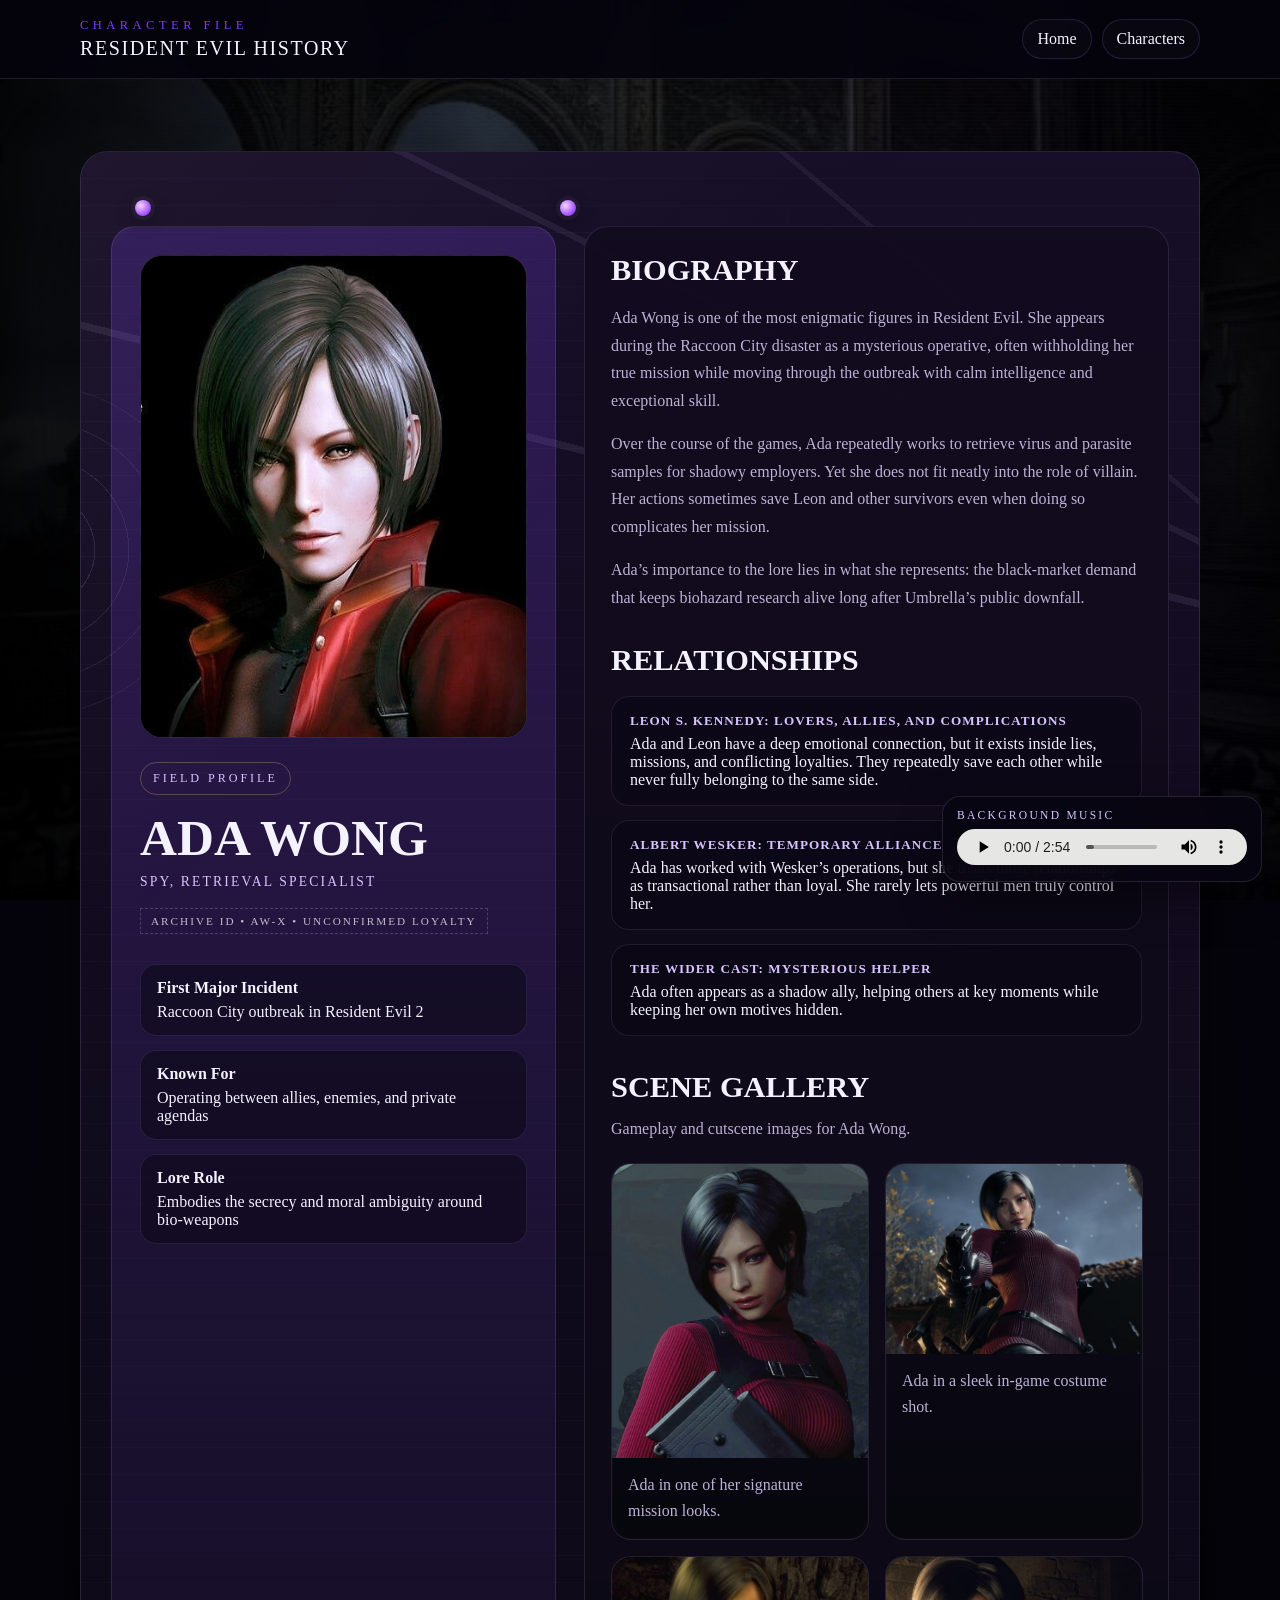
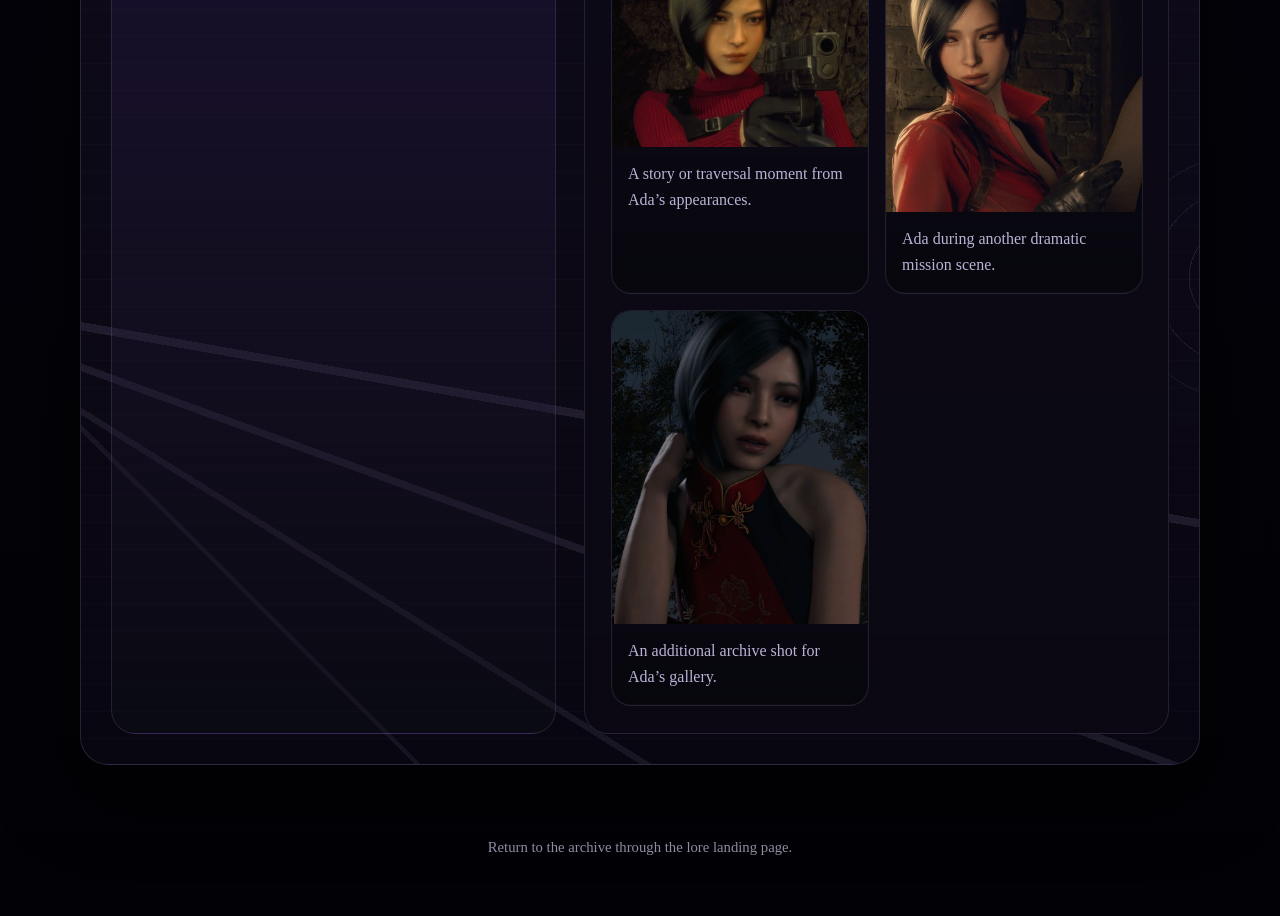
==== commit fbe3d36c: "update project" ====
--- a/ada-wong.html
+++ b/ada-wong.html
@@ -27,6 +27,7 @@
             <a href="claire-redfield.html">Claire Redfield</a>
             <a href="rebecca-chambers.html">Rebecca Chambers</a>
             <a href="albert-wesker.html">Albert Wesker</a>
+            <a href="hunk.html">HUNK</a>
             <a href="sherry-birkin.html">Sherry Birkin</a>
           </div>
         </details>
@@ -87,6 +88,17 @@
             </div>
           </div>
         </div>
+        <div class="scene-gallery">
+          <h2>Scene Gallery</h2>
+          <p class="gallery-intro">Gameplay and cutscene images for Ada Wong.</p>
+          <div class="gallery-grid">
+            <figure class="gallery-card is-photo"><div class="gallery-shot"><img src="ada wong gallery/Ada Wong1.jpg" alt="Ada Wong gallery image 1"></div><figcaption>Ada in one of her signature mission looks.</figcaption></figure>
+            <figure class="gallery-card is-photo"><div class="gallery-shot"><img src="ada wong gallery/ada wong default costume2.jpg" alt="Ada Wong gallery image 2"></div><figcaption>Ada in a sleek in-game costume shot.</figcaption></figure>
+            <figure class="gallery-card is-photo"><div class="gallery-shot"><img src="ada wong gallery/adawong3.jpg" alt="Ada Wong gallery image 3"></div><figcaption>A story or traversal moment from Ada’s appearances.</figcaption></figure>
+            <figure class="gallery-card is-photo"><div class="gallery-shot"><img src="ada wong gallery/adawong4.jpg" alt="Ada Wong gallery image 4"></div><figcaption>Ada during another dramatic mission scene.</figcaption></figure>
+            <figure class="gallery-card is-photo"><div class="gallery-shot"><img src="ada wong gallery/Ada5.jpg" alt="Ada Wong gallery image 5"></div><figcaption>An additional archive shot for Ada’s gallery.</figcaption></figure>
+          </div>
+        </div>
       </div>
     </section>
   </main>
--- a/styles.css
+++ b/styles.css
@@ -325,12 +325,14 @@
   --page-bg: url("place/Albert.jpg");
 }
 
+body.hunk-page {
+  --page-bg:
+    radial-gradient(circle at 20% 18%, rgba(73, 114, 95, 0.28), transparent 0 24%),
+    linear-gradient(180deg, rgba(12, 28, 18, 0.86), rgba(3, 4, 7, 0.98));
+}
+
 body.sherry-page {
   --page-bg: url("place/Resident Evil 3 Remake sherry.jpg");
-}
-
-body.miranda-page {
-  --page-bg: url("place/𝐂𝐀𝐒𝐓𝐋𝐄 𝐃𝐈𝐌𝐈𝐓𝐑𝐄𝐒𝐂𝐔 _ home page.jpg");
 }
 
 .hero-panel {
@@ -975,6 +977,28 @@
   text-transform: uppercase;
 }
 
+.character-image-placeholder {
+  display: grid;
+  place-items: center;
+  width: 100%;
+  min-height: 340px;
+  padding: 24px;
+  background:
+    radial-gradient(circle at 50% 28%, rgba(255, 255, 255, 0.08), transparent 0 18%),
+    linear-gradient(180deg, rgba(64, 98, 82, 0.26), rgba(5, 8, 10, 0.94)),
+    repeating-linear-gradient(
+      135deg,
+      rgba(255, 255, 255, 0.03),
+      rgba(255, 255, 255, 0.03) 12px,
+      transparent 12px,
+      transparent 24px
+    );
+  color: rgba(229, 240, 231, 0.92);
+  font-size: clamp(2.6rem, 8vw, 4.8rem);
+  letter-spacing: 0.28em;
+  text-transform: uppercase;
+  text-indent: 0.28em;
+}
 .character-name {
   font-size: clamp(2.2rem, 4vw, 3.2rem);
   text-transform: uppercase;
@@ -1046,6 +1070,89 @@
   text-transform: uppercase;
   letter-spacing: 0.08em;
   font-size: 0.82rem;
+}
+
+.scene-gallery {
+  margin-top: 34px;
+}
+
+.scene-gallery h2 {
+  margin-bottom: 10px;
+}
+
+.gallery-intro {
+  margin: 0 0 20px;
+  color: var(--muted);
+}
+
+.gallery-grid {
+  display: grid;
+  grid-template-columns: repeat(auto-fit, minmax(180px, 1fr));
+  gap: 16px;
+}
+
+.gallery-card {
+  margin: 0;
+  overflow: hidden;
+  border-radius: 20px;
+  border: 1px solid rgba(216, 195, 255, 0.12);
+  background:
+    linear-gradient(180deg, rgba(44, 28, 78, 0.16), rgba(6, 6, 12, 0.92)),
+    rgba(10, 8, 18, 0.9);
+  box-shadow: inset 0 0 0 1px rgba(255, 255, 255, 0.02);
+}
+
+.gallery-shot {
+  display: grid;
+  place-items: center;
+  min-height: 190px;
+  padding: 18px;
+  background:
+    radial-gradient(circle at 50% 24%, rgba(255, 255, 255, 0.06), transparent 0 20%),
+    repeating-linear-gradient(
+      135deg,
+      rgba(255, 255, 255, 0.03),
+      rgba(255, 255, 255, 0.03) 12px,
+      transparent 12px,
+      transparent 24px
+    ),
+    linear-gradient(180deg, rgba(63, 92, 82, 0.18), rgba(4, 5, 9, 0.94));
+  color: rgba(233, 238, 236, 0.9);
+  text-align: center;
+}
+
+.gallery-card.is-photo .gallery-shot {
+  padding: 0;
+  background: rgba(6, 6, 12, 0.94);
+}
+
+.gallery-shot img {
+  display: block;
+  width: 100%;
+  min-height: 190px;
+  height: 100%;
+  object-fit: cover;
+}
+
+.gallery-shot strong {
+  display: block;
+  margin-bottom: 10px;
+  color: var(--gold);
+  font-size: 0.9rem;
+  letter-spacing: 0.16em;
+  text-transform: uppercase;
+}
+
+.gallery-shot span {
+  max-width: 18ch;
+  color: rgba(245, 242, 255, 0.72);
+  line-height: 1.5;
+}
+
+.gallery-card figcaption {
+  padding: 14px 16px 16px;
+  color: var(--muted);
+  line-height: 1.6;
 }
 
 .footer {
